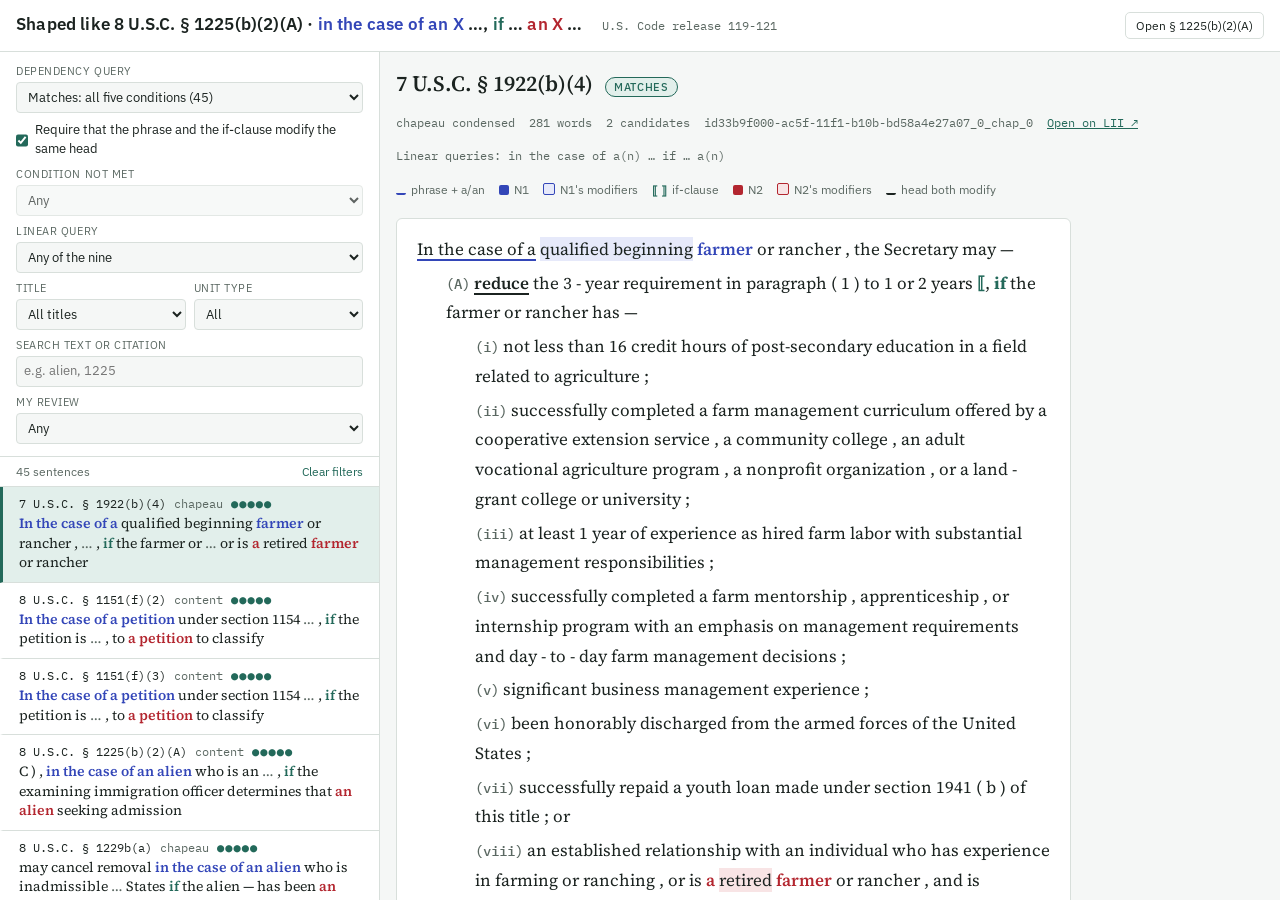
==== 1225b/index.html @ 9e772c21 "Dashboards: nested chapeau layout; 1225b dashboard; built from barbosa-1225b@71fa034" ====
<!doctype html>
<html lang="en">
<head>
<meta charset="utf-8">
<meta name="viewport" content="width=device-width, initial-scale=1, viewport-fit=cover">
<title>1225(b) Structure Viewer</title>
<link rel="preconnect" href="https://fonts.googleapis.com">
<link rel="stylesheet" href="https://fonts.googleapis.com/css2?family=IBM+Plex+Mono:wght@400;500&family=IBM+Plex+Sans:wght@400;500;600&family=Source+Serif+4:opsz,wght@8..60,400;8..60,600&display=swap">
<style>
/* Shared by the U.S. Code dashboards (negconn, 1225b); inlined into each page when it is built
   (negconj.dashboard). Layout: a working desk. Sentence list on the left, the selected sentence
   read like a statute page on the right, its parse drawn below. Each page adds its own marks. */
:root {
  --paper: #f5f7f6;
  --surface: #ffffff;
  --ink: #1b2320;
  --muted: #5b6862;
  --rule: #d8dfdb;
  --accent: #23695a;
  --accent-soft: #e2efeb;
  --neg: #b3262f;
  --neg-soft: #f8e4e5;
  --conj: #3346b8;
  --conj-soft: #e6e9fa;
  --warn: #8a5a00;
  --warn-soft: #f6ecd6;
  --font-text: "Source Serif 4", "Iowan Old Style", Georgia, serif;
  --font-ui: "IBM Plex Sans", "Helvetica Neue", Arial, sans-serif;
  --font-mono: "IBM Plex Mono", ui-monospace, Menlo, Consolas, monospace;
  color-scheme: light;
}
@media (prefers-color-scheme: dark) {
  :root:not([data-theme="light"]) {
    --paper: #111614; --surface: #19201d; --ink: #e3e9e6; --muted: #97a39d; --rule: #2b3531;
    --accent: #72c2ab; --accent-soft: #1d322c; --neg: #ff7f86; --neg-soft: #3a1d20;
    --conj: #9daaff; --conj-soft: #22264a; --warn: #e2b55a; --warn-soft: #362a12; color-scheme: dark;
  }
}
:root[data-theme="dark"] {
  --paper: #111614; --surface: #19201d; --ink: #e3e9e6; --muted: #97a39d; --rule: #2b3531;
  --accent: #72c2ab; --accent-soft: #1d322c; --neg: #ff7f86; --neg-soft: #3a1d20;
  --conj: #9daaff; --conj-soft: #22264a; --warn: #e2b55a; --warn-soft: #362a12; color-scheme: dark;
}
* { box-sizing: border-box; }
html, body { height: 100%; }
body {
  margin: 0; background: var(--paper); color: var(--ink);
  font: 14px/1.45 var(--font-ui);
  display: grid; grid-template-rows: auto 1fr;
}
button, input, select, textarea { font: inherit; color: inherit; }
:focus-visible { outline: 2px solid var(--accent); outline-offset: 2px; }

header.top {
  display: flex; flex-wrap: wrap; align-items: baseline; gap: 6px 20px;
  padding-block: 12px; padding-left: max(16px, env(safe-area-inset-left, 0px));
  padding-right: max(16px, env(safe-area-inset-right, 0px));
  border-bottom: 1px solid var(--rule); background: var(--surface);
}
header.top h1 { margin: 0; font: 600 17px/1.2 var(--font-ui); letter-spacing: .01em; }
header.top h1 em { font-style: normal; color: var(--neg); }
header.top h1 b { font-weight: 600; color: var(--conj); }
.runmeta { color: var(--muted); font: 12px var(--font-mono); }

main { display: grid; grid-template-columns: minmax(300px, 380px) 1fr; min-height: 0; }
@media (max-width: 860px) { main { grid-template-columns: 1fr; } body { height: auto; } }

/* ---------- list ---------- */
aside { border-right: 1px solid var(--rule); display: flex; flex-direction: column; min-height: 0; background: var(--surface); }
.filters { display: grid; grid-template-columns: 1fr 1fr; gap: 8px; padding: 12px 16px; border-bottom: 1px solid var(--rule); }
.filters label { display: flex; flex-direction: column; gap: 2px; font-size: 11px; color: var(--muted); text-transform: uppercase; letter-spacing: .05em; min-width: 0; }
.filters input, .filters select { text-transform: none; letter-spacing: 0; font-size: 13px; color: var(--ink); background: var(--paper); border: 1px solid var(--rule); border-radius: 4px; padding: 5px 7px; min-width: 0; }
.filters .wide { grid-column: 1 / -1; }
.chips { display: flex; flex-wrap: wrap; gap: 4px; grid-column: 1 / -1; }
.chip { border: 1px solid var(--rule); background: var(--paper); border-radius: 999px; padding: 1px 8px; font: 12px var(--font-mono); cursor: pointer; }
.chip[aria-pressed="true"] { background: var(--conj-soft); border-color: var(--conj); color: var(--conj); }
.chip .c { color: var(--muted); margin-left: 4px; }
.count { padding: 6px 16px; font-size: 12px; color: var(--muted); border-bottom: 1px solid var(--rule); display: flex; justify-content: space-between; gap: 8px; }
.count button { background: none; border: 0; color: var(--accent); cursor: pointer; padding: 0; font-size: 12px; }
#list { overflow-y: auto; flex: 1; min-height: 0; }
.row { display: grid; gap: 3px; padding: 9px 16px; border-bottom: 1px solid var(--rule); cursor: pointer; border-left: 3px solid transparent; }
.row:hover { background: var(--paper); }
.row[aria-selected="true"] { background: var(--accent-soft); border-left-color: var(--accent); }
.row .cite { display: flex; gap: 8px; align-items: baseline; font: 12px var(--font-mono); }
.row .cite .rv { margin-left: auto; font-size: 11px; }
.row .snip { font: 14px/1.4 var(--font-text); color: var(--ink); overflow-wrap: anywhere; }
.row .snip .gap { color: var(--muted); }
.loading { color: var(--muted); padding: 20px 16px; }
.more { margin: 10px 16px; padding: 6px; width: calc(100% - 32px); border: 1px dashed var(--rule); background: none; border-radius: 4px; cursor: pointer; color: var(--accent); }

/* ---------- detail ---------- */
#detail { overflow-y: auto; min-height: 0; padding-block: 18px 40px; padding-left: max(16px, env(safe-area-inset-left, 0px)); padding-right: max(16px, env(safe-area-inset-right, 0px)); }
.inner { max-width: 1100px; display: grid; gap: 18px; }
.inner > * { min-width: 0; }  /* wide tables and trees scroll in their own boxes */
.dhead { display: flex; flex-wrap: wrap; align-items: baseline; gap: 6px 12px; }
.dhead h2 { margin: 0; font: 600 22px/1.2 var(--font-text); text-wrap: balance; }
.pill { font: 500 11px var(--font-ui); text-transform: uppercase; letter-spacing: .06em; padding: 2px 8px; border-radius: 999px; border: 1px solid currentColor; }
.pill.flag { color: var(--neg); background: var(--neg-soft); }
.pill.none { color: var(--muted); }
.meta { color: var(--muted); font: 12px var(--font-mono); display: flex; flex-wrap: wrap; gap: 4px 14px; }
.meta a { color: var(--accent); }
.legend { display: flex; flex-wrap: wrap; gap: 4px 14px; font-size: 12px; color: var(--muted); }
.legend span::before { content: ""; display: inline-block; width: 10px; height: 10px; margin-right: 5px; vertical-align: -1px; border-radius: 2px; }

.text { font: 17px/1.75 var(--font-text); max-width: 75ch; overflow-wrap: anywhere; background: var(--surface); border: 1px solid var(--rule); border-radius: 6px; padding: 16px 20px; }
.text .ol { padding-left: calc(var(--d, 0) * 1.7em); }
.text .ol + .ol { margin-top: 4px; }
.text .olnum { color: var(--muted); font: 500 .8em var(--font-mono); }
.text details { margin-top: 10px; font: 13px/1.5 var(--font-ui); color: var(--muted); }
.text details p { font: 14px/1.6 var(--font-text); color: var(--ink); margin: 6px 0 0; }

h3 { margin: 0 0 8px; font: 600 12px var(--font-ui); text-transform: uppercase; letter-spacing: .07em; color: var(--muted); }
.tablewrap { overflow-x: auto; border: 1px solid var(--rule); border-radius: 6px; background: var(--surface); }
table { border-collapse: collapse; width: 100%; font-size: 13px; font-variant-numeric: tabular-nums; }
th, td { padding: 6px 10px; text-align: left; border-bottom: 1px solid var(--rule); white-space: nowrap; }
th { font-weight: 500; color: var(--muted); font-size: 11px; text-transform: uppercase; letter-spacing: .05em; }
tbody tr { cursor: pointer; }
tbody tr:hover { background: var(--paper); }
tbody tr[aria-selected="true"] { background: var(--accent-soft); }
td.ctx { font-family: var(--font-text); white-space: normal; min-width: 220px; max-width: 380px; }
td .yes { color: var(--neg); font-weight: 600; }
td .no { color: var(--muted); }
td.mono { font-family: var(--font-mono); }

.treebar { display: flex; flex-wrap: wrap; align-items: center; gap: 8px; margin-bottom: 8px; }
.treebar h3 { margin: 0; }
.seg { display: inline-flex; border: 1px solid var(--rule); border-radius: 5px; overflow: hidden; }
.seg button { border: 0; background: var(--surface); padding: 4px 10px; cursor: pointer; font-size: 12px; }
.seg button[aria-pressed="true"] { background: var(--accent); color: var(--surface); }
.btn { border: 1px solid var(--rule); background: var(--surface); border-radius: 5px; padding: 4px 10px; cursor: pointer; font-size: 12px; }
.hint { color: var(--muted); font-size: 12px; }
.treebox { overflow: auto; max-height: 70vh; border: 1px solid var(--rule); border-radius: 6px; background: var(--surface); padding: 10px; }

.review { display: grid; gap: 8px; background: var(--surface); border: 1px solid var(--rule); border-radius: 6px; padding: 12px 14px; }
.review .marks { display: flex; flex-wrap: wrap; gap: 6px; align-items: center; }
.review .marks button[aria-pressed="true"] { background: var(--accent); color: var(--surface); border-color: var(--accent); }
.review textarea { width: 100%; min-height: 54px; border: 1px solid var(--rule); border-radius: 4px; background: var(--paper); padding: 6px 8px; resize: vertical; }
.review .foot { display: flex; flex-wrap: wrap; gap: 8px; align-items: center; justify-content: space-between; }
kbd { font: 11px var(--font-mono); border: 1px solid var(--rule); border-bottom-width: 2px; border-radius: 3px; padding: 0 4px; background: var(--paper); }
.empty { color: var(--muted); padding: 40px 0; }
@media (prefers-reduced-motion: no-preference) { .row { transition: background .12s; } }
/* 1225b: indigo marks the first indefinite noun phrase (N1) and its modifiers, red the repeated one
   (N2) and its modifiers, green the if-clause. */
header.top h1 i { font-style: normal; color: var(--accent); }
header.top .btn { margin-left: auto; }
.legend .l-frame::before { border-bottom: 2px solid var(--conj); height: 6px; }
.legend .l-n1::before { background: var(--conj); }
.legend .l-m1::before { background: var(--conj-soft); border: 1px solid var(--conj); }
.legend .l-n2::before { background: var(--neg); }
.legend .l-m2::before { background: var(--neg-soft); border: 1px solid var(--neg); }
.legend .l-if::before { content: "⟦ ⟧"; width: auto; height: auto; color: var(--accent); font-weight: 700; }
.legend .l-gov::before { border-bottom: 2px solid var(--ink); height: 6px; }
.text .t-frame { box-shadow: inset 0 -2px 0 var(--conj); }
.text .t-n1 { color: var(--conj); font-weight: 600; }
.text .t-m1 { background: var(--conj-soft); }
.text .t-n2 { color: var(--neg); font-weight: 600; }
.text .t-m2 { background: var(--neg-soft); }
.text .t-gov { font-weight: 600; box-shadow: inset 0 -2px 0 var(--ink); }
.text .t-if { color: var(--accent); font-weight: 700; }
.text .t-brk { color: var(--accent); font-weight: 700; font-family: var(--font-ui); }
.pill.match { color: var(--accent); background: var(--accent-soft); }
.pill.near { color: var(--warn); background: var(--warn-soft); }
.conds { list-style: none; margin: 0; padding: 0; display: grid; gap: 2px; background: var(--surface); border: 1px solid var(--rule); border-radius: 6px; }
.conds li { display: grid; grid-template-columns: 22px minmax(0, 1fr); gap: 2px 8px; padding: 8px 12px; border-bottom: 1px solid var(--rule); }
.conds li:last-child { border-bottom: 0; }
.conds .ok { color: var(--accent); font-weight: 700; }
.conds .ko { color: var(--neg); font-weight: 700; }
.conds .what { font-weight: 500; }
.conds .why { grid-column: 2; color: var(--muted); font: 14px/1.5 var(--font-text); overflow-wrap: anywhere; }
.conds .why q { color: var(--ink); quotes: "“" "”"; }
.filters label.check { flex-direction: row; align-items: center; gap: 7px; text-transform: none; letter-spacing: 0; font-size: 13px; color: var(--ink); cursor: pointer; }
.filters label.check input { margin: 0; accent-color: var(--accent); }
.conds li.off { opacity: .55; }
.bits { font: 12px var(--font-mono); letter-spacing: 1px; }
.bits .on { color: var(--accent); }
.bits .off { color: var(--rule); }
svg.dep text { font-family: var(--font-text); font-size: 13.5px; fill: var(--ink); }
svg.dep text.pos { font: 10px var(--font-mono); fill: var(--muted); }
svg.dep text.out { font: 10px var(--font-mono); fill: var(--muted); }
svg.dep text.rel { font: 10px var(--font-mono); fill: var(--muted); }
svg.dep rect.relbg { fill: var(--surface); }
svg.dep path.arc { stroke: var(--rule); stroke-width: 1.2; fill: none; }
svg.dep path.head { fill: var(--rule); }
svg.dep .hot path.arc { stroke-width: 2; }
svg.dep .hot text.rel { font-weight: 600; }
svg.dep .c-n1 path.arc, svg.dep .c-n1 path.head { stroke: var(--conj); }
svg.dep .c-n1 path.head, svg.dep .c-n1 text.rel { fill: var(--conj); }
svg.dep .c-n2 path.arc { stroke: var(--neg); }
svg.dep .c-n2 path.head, svg.dep .c-n2 text.rel { fill: var(--neg); }
svg.dep .c-if path.arc { stroke: var(--accent); }
svg.dep .c-if path.head, svg.dep .c-if text.rel { fill: var(--accent); }
svg.dep .w-n1 text.form, svg.dep .w-frame text.form { fill: var(--conj); }
svg.dep .w-n1 text.form, svg.dep .w-n2 text.form, svg.dep .w-if text.form, svg.dep .w-gov text.form { font-weight: 600; }
svg.dep .w-n2 text.form { fill: var(--neg); }
svg.dep .w-if text.form { fill: var(--accent); }
svg.dep .w-gov text.form { text-decoration: underline; }
svg.dep rect.span1 { fill: var(--conj-soft); }
svg.dep rect.span2 { fill: var(--neg-soft); }
svg.dep rect.spanif { fill: none; stroke: var(--accent); stroke-dasharray: 4 3; }
details.conllu summary { cursor: pointer; color: var(--muted); font-size: 12px; text-transform: uppercase; letter-spacing: .07em; font-weight: 600; }
details.conllu table td { font-family: var(--font-mono); font-size: 12px; }
details.conllu tbody tr { cursor: default; }
details.conllu tr.r-n1 td:nth-child(2) { color: var(--conj); font-weight: 600; }
details.conllu tr.r-n2 td:nth-child(2) { color: var(--neg); font-weight: 600; }
details.conllu tr.r-if td:nth-child(2) { color: var(--accent); font-weight: 600; }
</style>
</head>
<body>
<header class="top">
  <h1>Shaped like 8 U.S.C. § 1225(b)(2)(A) · <b>in the case of an X</b> …, <i>if</i> … <em>an X</em> …</h1>
  <span class="runmeta" id="runmeta"></span>
  <button type="button" class="btn" id="go-prov">Open § 1225(b)(2)(A)</button>
</header>
<main>
  <aside>
    <div class="filters">
      <label class="wide" for="f-dq">Dependency query<select id="f-dq"></select></label>
      <label class="wide check" for="f-same"><input id="f-same" type="checkbox" checked>Require that the phrase and the if-clause modify the same head</label>
      <label class="wide" for="f-miss">Condition not met<select id="f-miss"></select></label>
      <label class="wide" for="f-lq">Linear query<select id="f-lq"></select></label>
      <label for="f-title">Title<select id="f-title"><option value="">All titles</option></select></label>
      <label for="f-src">Unit type<select id="f-src"><option value="">All</option></select></label>
      <label class="wide" for="f-q">Search text or citation<input id="f-q" type="search" placeholder="e.g. alien, 1225"></label>
      <label class="wide" for="f-review">My review<select id="f-review">
        <option value="">Any</option><option value="none">Not reviewed</option>
        <option value="yes">Yes (tracks 1225(b)(2)(A))</option><option value="no">No</option><option value="unsure">Unsure</option>
      </select></label>
    </div>
    <div class="count"><span id="count"></span><button id="clear" type="button">Clear filters</button></div>
    <div id="list" role="listbox" aria-label="Sentences"><p class="loading">Loading sentences…</p></div>
  </aside>
  <section id="detail" aria-live="polite"><div class="inner"><p class="empty">Select a sentence.</p></div></section>
</main>
<script>
/* Shared by the U.S. Code dashboards (negconn, 1225b); inlined into each page when it is built
   (negconj.dashboard): data-file loading, text helpers, citations, review storage, CSV export,
   keyboard navigation. */
const PENDING = {};
// Data files are plain scripts, so a page also works opened from disk.
function loadScript(src) {
  if (PENDING[src]) return PENDING[src];
  return PENDING[src] = new Promise((ok, fail) => { const s = document.createElement("script"); s.src = src; s.onload = ok;
    s.onerror = () => { delete PENDING[src]; fail(new Error("could not load " + src)); }; document.head.appendChild(s); });
}
const BRK = { "-LRB-": "(", "-RRB-": ")", "-LSB-": "[", "-RSB-": "]", "-LCB-": "{", "-RCB-": "}" };
const word = w => BRK[w] || w;
const esc = s => String(s).replace(/[&<>"]/g, c => ({ "&": "&amp;", "<": "&lt;", ">": "&gt;", '"': "&quot;" }[c]));
const $ = id => document.getElementById(id);

/* ---------- citation helpers ---------- */
function citation(ident) {
  const m = /^\/us\/usc\/t(\w+)\/s([^/]+)((?:\/[^/]+)*)$/.exec(ident);
  if (!m) return ident || "(no identifier)";
  const sub = m[3].split("/").filter(Boolean).map(x => `(${x})`).join("");
  const t = m[1].replace(/^0+/, "");
  return `${t.endsWith("a") ? t.slice(0, -1) + " U.S.C. App." : t + " U.S.C."} § ${m[2]}${sub}`;
}
function liiUrl(ident) {
  const m = /^\/us\/usc\/t(\d+)\/s([^/]+)/.exec(ident);
  return m ? `https://www.law.cornell.edu/uscode/text/${+m[1]}/${m[2].replace(/–/g, "-")}` : null;
}
// Title order: 1, 2, …, 5, 5a, …; then citations in numeric order.
function natKey(t) { const m = /^(\d+)(.*)$/.exec(t); return m ? [+m[1], m[2]] : [1e9, t]; }
function cmpTitle(a, b) { const x = natKey(a), y = natKey(b); return x[0] - y[0] || (x[1] < y[1] ? -1 : x[1] > y[1] ? 1 : 0); }
const cmpIdent = (a, b) => a.localeCompare(b, undefined, { numeric: true });
function titleOptions(titles) {
  return [...titles].sort(cmpTitle).map(t => `<option value="${esc(t)}">Title ${esc(t.replace(/^0+/, ""))}</option>`).join("");
}

/* ---------- condensed chapeaus, laid out as their nested structure (negconj.outline) ---------- */
// parts[i] is word i's HTML and gaps[i] the HTML of the space after it; breaks are [word index,
// depth, label] where a line of the outline starts. Without breaks the sentence is one paragraph.
function layoutText(parts, gaps, breaks) {
  const run = (a, b) => parts.slice(a, b).map((p, k) => p + (a + k < b - 1 ? gaps[a + k] : "")).join("");
  if (!breaks || !breaks.length) return run(0, parts.length);
  const bs = breaks[0][0] > 0 ? [[0, breaks[0][1], ""], ...breaks] : breaks;
  return bs.map(([start, depth, label], k) => `<div class="ol" style="--d:${depth}">` +
    (label ? `<span class="olnum">${esc(label)}</span> ` : "") + run(start, k + 1 < bs.length ? bs[k + 1][0] : parts.length) + `</div>`).join("");
}

/* ---------- text width (for drawing) ---------- */
let measureCtx;
function tw(s, font = "12px 'IBM Plex Mono', monospace") { measureCtx = measureCtx || document.createElement("canvas").getContext("2d"); measureCtx.font = font; return measureCtx.measureText(s).width; }

/* ---------- reviews, kept in this browser's localStorage ---------- */
const REVIEW_LABEL = { yes: "✓ yes", no: "✗ no", unsure: "? unsure" };
function loadReviews(key, legacy = () => ({})) {
  try { return JSON.parse(localStorage.getItem(key) || "null") || legacy(); } catch (e) { return {}; }
}
function storeReviews(key, reviews) { try { localStorage.setItem(key, JSON.stringify(reviews)); } catch (e) { /* storage unavailable */ } }
const csvCell = s => `"${String(s ?? "").replace(/"/g, '""')}"`;
function downloadCsv(name, lines) {
  const a = document.createElement("a"); a.href = URL.createObjectURL(new Blob([lines.join("\n")], { type: "text/csv" }));
  a.download = name; document.body.appendChild(a); a.click(); a.remove();
}

/* ---------- keyboard: j/k (or arrows) step through the list, 1/2/3 set the review mark ---------- */
function bindKeys(step, mark) {
  document.addEventListener("keydown", e => {
    if (e.target.closest("input, textarea, select") || e.metaKey || e.ctrlKey || e.altKey) return;
    if (e.key === "j" || e.key === "ArrowDown") { step(1); e.preventDefault(); }
    else if (e.key === "k" || e.key === "ArrowUp") { step(-1); e.preventDefault(); }
    else if (e.key === "1") mark("yes"); else if (e.key === "2") mark("no"); else if (e.key === "3") mark("unsure");
  });
}
</script>
<script>
/* Data: data/index.js (sentences, the RA's queries each matches, the dependency query's candidates)
   loaded at start, and data/parses-{title}.js (CoNLL-U) loaded when a sentence of that title is
   opened. Word indices are 0-based positions in the CoNLL-U words. */
const DATASETS = ["1225b"];
let META = null, ROWS = [];
const PARSES = {};
// Each candidate carries all five conditions (META.conditions). Matches, near misses and each
// sentence's best candidate are worked out here (evaluate), so the same-head condition can be toggled;
// with it on they agree with the run's own (rows' fields 6–8, not read).
const DEP = {
  index(d) {
    META = d;
    ROWS = d.rows.map((r, n) => ({ n, key: r[0], id: r[0], title: r[1], ident: r[2] || "", src: r[3], words: r[4].split(" "),
      queries: r[5], breaks: r[10] || [], conllu: null,
      cands: r[9].map(c => ({ q: c[0], p0: c[1], p1: c[2], det1: c[3], n1: c[4], frame: c[5], gov: c[6], mark: c[7], ifHead: c[8],
        n2: c[9], det2: c[10], mods1: c[11], mods2: c[12], bits: c[13], met: d.conditions.map((_, k) => !!(c[13] & (1 << k))) })) }));
    SAME = d.conditions.findIndex(([k]) => k === "same_governor");
  },
  parses(title, map) { PARSES[title] = map; },
};
async function ensureParse(r) {
  if (r.conllu) return;
  if (!PARSES[r.title]) await loadScript(`data/parses-${r.title}.js`);
  r.conllu = PARSES[r.title][r.id];
}

/* ---------- CoNLL-U ---------- */
const parseCache = new Map();
function parseConllu(text) {
  if (parseCache.has(text)) return parseCache.get(text);
  const ws = [];
  for (const line of text.split("\n")) {
    const f = line.split("\t");
    if (f.length < 8 || f[0].includes("-") || f[0].includes(".")) continue;
    ws.push({ form: f[1], lemma: f[2], upos: f[3], xpos: f[4], feats: f[5], head: +f[6] - 1, rel: f[7] });
  }
  const kids = ws.map(() => []); ws.forEach((w, i) => { if (w.head >= 0) kids[w.head].push(i); });
  const res = { ws, kids }; parseCache.set(text, res); return res;
}
function subtree(P, i) { const out = [], stack = [i]; while (stack.length) { const n = stack.pop(); out.push(n); stack.push(...P.kids[n]); } return out.sort((a, b) => a - b); }
function span(P, i) { if (i < 0) return null; const s = subtree(P, i); return [s[0], s[s.length - 1]]; }

/* ---------- state ---------- */
const KEY = "1225b-review:v1";
let reviews = loadReviews(KEY);
function saveReviews() { storeReviews(KEY, reviews); }
const st = { dq: "match", sameHead: true, miss: "", lq: "", q: "", title: "", src: "", review: "", limit: 300, sel: null, cand: 0, view: "focus" };
const byKey = new Map();
const findRow = k => byKey.get(k);
const bestCand = r => r.cands[r.best];
const phraseLabel = q => `${META.queries[q][2]} a(n) … if … a(n)`;

/* ---------- matches, with or without the same-head condition ---------- */
// A match meets every required condition (all five, or the other four when same head is off). A near
// miss meets all required conditions but one, and has the same head when that is required. The best
// candidate meets the most required conditions (ties: the longest run in order, then the earliest).
let SAME = -1;
const required = i => st.sameHead || i !== SAME;
const nRequired = () => META.conditions.length - (st.sameHead ? 0 : 1);
const counted = c => c.met.filter((x, i) => x && required(i)).length;
function runOf(c) { let k = 0; for (let i = 0; i < c.met.length; i++) { if (!required(i)) continue; if (!c.met[i]) break; k++; } return k; }
function evaluate() {
  const need = nRequired(), better = (a, b) => counted(a) - counted(b) || runOf(a) - runOf(b) || b.p0 - a.p0 || b.mark - a.mark;
  ROWS.forEach(r => {
    r.best = r.cands.reduce((bi, c, i) => better(c, r.cands[bi]) > 0 ? i : bi, 0);
    const c = r.cands[r.best];
    r.nMet = c ? counted(c) : 0;
    r.matches = !!c && r.nMet === need;
    r.near = !!c && !r.matches && r.nMet === need - 1 && (!st.sameHead || c.met[SAME]);
  });
}
function drawDqOptions() {
  const count = f => ROWS.filter(f).length.toLocaleString(), v = $("f-dq").value || st.dq;
  $("f-dq").innerHTML = (st.sameHead
    ? `<option value="match">Matches: all five conditions (${count(r => r.matches)})</option>
       <option value="near">Near misses: same head, four of five (${count(r => r.near)})</option>`
    : `<option value="match">Matches: four conditions, same head not required (${count(r => r.matches)})</option>
       <option value="near">Near misses: three of those four (${count(r => r.near)})</option>`) +
    `<option value="">Every sentence a linear query found (${ROWS.length.toLocaleString()})</option>`;
  $("f-dq").value = v;
}

/* ---------- header + filters ---------- */
function setup() {
  ROWS.sort((a, b) => cmpTitle(a.title, b.title) || cmpIdent(a.ident, b.ident) || a.n - b.n);
  ROWS.forEach(r => byKey.set(r.key, r));
  const m = META.manifest || {};
  $("runmeta").textContent = m.release_point ? "U.S. Code release " + m.release_point : "";
  evaluate();
  drawDqOptions();
  $("f-same").addEventListener("input", e => {
    st.sameHead = e.target.checked; st.limit = 300;
    evaluate(); drawDqOptions(); refresh();
    const r = findRow(st.sel);
    if (r && filtered.includes(r)) { st.cand = Math.max(0, r.best); if (r.conllu) renderDetail(); }
  });
  $("f-miss").innerHTML = `<option value="">Any</option>` + META.conditions.map(([k, t], i) => `<option value="${i}">${esc(t)}</option>`).join("");
  $("f-lq").innerHTML = `<option value="">Any of the nine</option>` + META.queries.map((q, i) => {
    const n = ROWS.filter(r => r.queries.includes(i)).length;
    return `<option value="${i}"${n ? "" : " disabled"}>${esc(phraseLabel(i))} (${n})</option>`;
  }).join("");
  $("f-title").insertAdjacentHTML("beforeend", titleOptions(new Set(ROWS.map(r => r.title))));
  const srcs = [...new Set(ROWS.map(r => r.src))].sort();
  $("f-src").insertAdjacentHTML("beforeend", srcs.map(s => `<option value="${esc(s)}">${esc(s.replace("_", " "))}</option>`).join(""));
  for (const [id, k] of [["f-dq", "dq"], ["f-miss", "miss"], ["f-lq", "lq"], ["f-q", "q"], ["f-title", "title"], ["f-src", "src"], ["f-review", "review"]])
    $(id).addEventListener("input", e => { st[k] = e.target.value; st.limit = 300; refresh(); });
  $("clear").addEventListener("click", () => clearFilters(""));
  $("go-prov").addEventListener("click", () => {
    const r = ROWS.find(x => x.ident === META.provision); if (!r) return;
    if (!matches(r)) clearFilters(r.matches ? "match" : "");
    select(r.key);
  });
}
function clearFilters(dq) {
  Object.assign(st, { dq, miss: "", lq: "", q: "", title: "", src: "", review: "", limit: 300 });
  for (const [id, v] of [["f-dq", dq], ["f-miss", ""], ["f-lq", ""], ["f-q", ""], ["f-title", ""], ["f-src", ""], ["f-review", ""]]) $(id).value = v;
  refresh();
}

function matches(r) {
  if (st.dq === "match" && !r.matches) return false;
  if (st.dq === "near" && !r.near) return false;
  if (st.miss !== "" && (!r.cands.length || bestCand(r).met[+st.miss])) return false;
  if (st.lq !== "" && !r.queries.includes(+st.lq)) return false;
  if (st.title && r.title !== st.title) return false;
  if (st.src && r.src !== st.src) return false;
  if (st.review) { const m = (reviews[r.key] || {}).mark || "none"; if (m !== st.review) return false; }
  if (st.q) { const q = st.q.toLowerCase(); if (!(r.ident.toLowerCase().includes(q) || citation(r.ident).toLowerCase().includes(q) || r.words.join(" ").toLowerCase().includes(q))) return false; }
  return true;
}
// Short excerpt: the phrase and N1, the "if", and N2, each with a little context.
function snippet(r) {
  const c = bestCand(r);
  if (!c) return esc(r.words.slice(0, 24).join(" "));
  const role = i => (i >= c.p0 && i <= c.p1) || i === c.det1 || i === c.n1 ? "conj" : i === c.mark ? "accent" : i === c.det2 || i === c.n2 ? "neg" : null;
  const parts = [[c.p0 - 3, Math.max(c.det1, c.n1) + 4]];
  if (c.mark >= 0) parts.push([c.mark - 1, c.mark + 4]);
  if (c.n2 >= 0) parts.push([Math.min(c.det2, c.n2) - 2, c.n2 + 3]);
  const merged = [];
  for (const [a, b] of parts.map(([a, b]) => [Math.max(0, a), Math.min(r.words.length, b)]).sort((x, y) => x[0] - y[0])) {
    const last = merged[merged.length - 1]; if (last && a <= last[1] + 2) last[1] = Math.max(last[1], b); else merged.push([a, b]);
  }
  return merged.map(([a, b]) => r.words.slice(a, b).map((w, k) => { const c2 = role(a + k); return c2 ? `<span style="color:var(--${c2});font-weight:600">${esc(w)}</span>` : esc(w); }).join(" "))
    .join(` <span class="gap">…</span> `);
}
function bitsHtml(c) { return `<span class="bits" title="conditions met, in order">${c.met.map(x => `<span class="${x ? "on" : "off"}">●</span>`).join("")}</span>`; }

let filtered = [];
function refresh() {
  $("f-miss").disabled = st.dq === "match";
  filtered = ROWS.filter(matches);
  $("count").textContent = `${filtered.length.toLocaleString()} sentence${filtered.length === 1 ? "" : "s"}`;
  const shown = filtered.slice(0, st.limit);
  $("list").innerHTML = shown.map(r => {
    const rv = (reviews[r.key] || {}).mark, c = bestCand(r);
    return `<div class="row" role="option" data-id="${esc(r.key)}" aria-selected="${r.key === st.sel}">
      <div class="cite"><span>${esc(citation(r.ident))}</span><span style="color:var(--muted)">${esc(r.src === "chapeau_condensed" ? "chapeau" : r.src)}</span>${c ? bitsHtml(c) : ""}${rv ? `<span class="rv">${REVIEW_LABEL[rv]}</span>` : ""}</div>
      <div class="snip">${snippet(r)}</div></div>`;
  }).join("") + (filtered.length > st.limit ? `<button class="more" type="button" id="more">Show ${Math.min(300, filtered.length - st.limit)} more</button>` : "");
  if (!filtered.length) $("list").innerHTML = `<p class="empty" style="padding:20px 16px">No sentences match these filters.</p>`;
  const more = $("more"); if (more) more.addEventListener("click", () => { st.limit += 300; refresh(); });
  if (!filtered.some(r => r.key === st.sel) && filtered.length) select(filtered[0].key, false);
}
$("list").addEventListener("click", e => { const row = e.target.closest(".row"); if (row) select(row.dataset.id, false); });

/* ---------- detail ---------- */
async function select(id, scroll = true) {
  st.sel = id; const r = findRow(id); st.cand = Math.max(0, r.best);
  document.querySelectorAll("#list .row").forEach(el => el.setAttribute("aria-selected", String(el.dataset.id === id)));
  if (scroll) { const el = document.querySelector(`#list .row[data-id="${CSS.escape(id)}"]`); if (el) el.scrollIntoView({ block: "nearest" }); }
  if (!r.conllu) {
    $("detail").querySelector(".inner").innerHTML = `<p class="empty">Loading the parse…</p>`;
    try { await ensureParse(r); } catch (e) { $("detail").querySelector(".inner").innerHTML = `<p class="empty">${esc(e.message)}</p>`; return; }
    if (st.sel !== id) return;
  }
  renderDetail();
}
// Word index -> CSS classes for the selected candidate.
function roles(P, c) {
  const cls = P.ws.map(() => new Set());
  if (!c) return { cls, ifSpan: null };
  for (let i = c.p0; i <= c.p1; i++) cls[i].add("frame");
  cls[c.det1].add("frame");
  const add = (i, k) => { if (i >= 0) cls[i].add(k); };
  add(c.n1, "n1"); add(c.det2, "n2"); add(c.n2, "n2"); add(c.mark, "if"); add(c.gov, "gov");
  for (const [a, b] of c.mods1) for (let i = a; i <= b; i++) cls[i].add("m1");
  for (const [a, b] of c.mods2) for (let i = a; i <= b; i++) cls[i].add("m2");
  return { cls, ifSpan: c.ifHead >= 0 ? span(P, c.ifHead) : null };
}
const q = s => `<q>${esc(s)}</q>`;
// Why each condition holds or fails for candidate c, keyed by condition.
function condText(r, P, c) {
  const met = Object.fromEntries(META.conditions.map(([k], i) => [k, c.met[i]]));
  const w = i => i >= 0 ? P.ws[i].form : "";
  const phrase = r.words.slice(c.p0, c.det1 + 1).join(" ");
  const yieldOf = i => { const s = span(P, i); return r.words.slice(s[0], s[1] + 1).join(" "); };
  const modsText = ms => ms.length ? ms.map(([a, b]) => q(r.words.slice(a, b + 1).join(" "))).join(", ") : "none";
  const unchecked = c.n1 < 0 || c.mark < 0 ? "Not checked." : null;
  const ifq = c.ifHead >= 0 ? q(yieldOf(c.ifHead).slice(0, 140) + (yieldOf(c.ifHead).length > 140 ? "…" : "")) : "";
  return {
    frame_np: met.frame_np ? `${q(phrase)} is the determiner of ${q(w(c.n1))} (N1, ${P.ws[c.n1].upos}).`
      : `${q(phrase)}: the ${q(w(c.det1))} is not the determiner of a noun in this parse${P.ws[c.det1] && P.ws[c.det1].head >= 0 ? ` (it is ${P.ws[c.det1].rel} of ${q(w(P.ws[c.det1].head))})` : ""}.`,
    if_outside: c.mark < 0 ? `No "if" attached as mark after N1.`
      : met.if_outside ? `${q("if")} marks ${q(w(c.ifHead))}: ${ifq}, which is outside the phrase.`
      : `${q("if")} marks ${q(w(c.ifHead))}, which sits inside the phrase headed by ${q(w(c.frame))}.`,
    same_governor: unchecked || (met.same_governor ? `The phrase (${q(w(c.frame))}, ${P.ws[c.frame].rel}) and the if-clause (${q(w(c.ifHead))}, ${P.ws[c.ifHead].rel}) both modify ${q(w(c.gov))}.`
      : `The phrase (${q(w(c.frame))}) modifies ${c.gov >= 0 ? q(w(c.gov)) : "nothing (it is the root)"}; the if-clause (${q(w(c.ifHead))}) modifies ${P.ws[c.ifHead].head >= 0 ? q(w(P.ws[c.ifHead].head)) : "nothing (it is the root)"}.`),
    repeated_np: unchecked || (met.repeated_np ? `${q(w(c.det2) + " " + w(c.n2))} (N2) in the if-clause has N1's lemma ${q(P.ws[c.n1].lemma)}.`
      : `No ${q("a")}/${q("an")} + ${q(P.ws[c.n1].lemma)} in the if-clause.`),
    different_mods: c.n2 < 0 ? "Not checked." : `N1 modifiers: ${modsText(c.mods1)}. N2 modifiers: ${modsText(c.mods2)}.` + (met.different_mods ? "" : c.mods1.length && c.mods2.length ? " The same words." : " One of them has none."),
  };
}
function renderDetail() {
  const r = findRow(st.sel); if (!r) return;
  const P = parseConllu(r.conllu), c = r.cands[st.cand];
  const { cls, ifSpan } = roles(P, c);
  const need = nRequired();
  const pill = r.matches ? `<span class="pill match">Matches</span>`
    : r.near ? `<span class="pill near">Near miss · ${r.nMet} of ${need}</span>` : `<span class="pill none">${r.nMet} of ${need}</span>`;
  const lii = liiUrl(r.ident);
  const has = (i, k) => cls[i].has(k);
  const parts = [], gaps = [];
  r.words.forEach((w, i) => {
    const k = [];
    if (has(i, "frame")) k.push("t-frame"); if (has(i, "m1")) k.push("t-m1"); if (has(i, "m2")) k.push("t-m2");
    if (has(i, "n1")) k.push("t-n1"); if (has(i, "n2")) k.push("t-n2"); if (has(i, "if")) k.push("t-if"); if (has(i, "gov")) k.push("t-gov");
    let tok = k.length ? `<span class="${k.join(" ")}">${esc(w)}</span>` : esc(w);
    if (ifSpan && i === ifSpan[0]) tok = `<span class="t-brk">⟦</span>` + tok;
    if (ifSpan && i === ifSpan[1]) tok = tok + `<span class="t-brk">⟧</span>`;
    parts.push(tok);
    const sc = ["m1", "m2", "frame"].filter(x => has(i, x) && i + 1 < r.words.length && has(i + 1, x)).map(x => "t-" + x);
    gaps.push(sc.length ? `<span class="${sc.join(" ")}"> </span>` : " ");
  });
  const textHtml = layoutText(parts, gaps, r.breaks);
  const conds = c ? condText(r, P, c) : {};
  const candRows = r.cands.map((x, i) => {
    const ctx = (a, b, hi, col) => r.words.slice(Math.max(0, a), Math.min(r.words.length, b)).map((w, k) => hi.includes(Math.max(0, a) + k) ? `<span style="color:var(--${col});font-weight:600">${esc(w)}</span>` : esc(w)).join(" ");
    return `<tr data-i="${i}" aria-selected="${i === st.cand}">
      <td class="ctx">${ctx(x.p0, x.det1 + 3, [x.det1, x.n1], "conj")}</td>
      <td class="ctx">${x.mark >= 0 ? ctx(x.mark, x.mark + 4, [x.mark], "accent") + ` <span class="hint">word ${x.mark + 1}</span>` : `<span class="no">none</span>`}</td>
      <td class="ctx">${x.n2 >= 0 ? ctx(x.det2 - 1, x.n2 + 3, [x.det2, x.n2], "neg") : `<span class="no">none</span>`}</td>
      <td>${bitsHtml(x)} ${counted(x)}/${need}</td></tr>`;
  }).join("");
  const rv = reviews[r.key] || {};
  const qs = r.queries.map(i => esc(phraseLabel(i))).join("; ");
  $("detail").querySelector(".inner").innerHTML = `
    <div class="dhead"><h2>${esc(citation(r.ident))}</h2>${pill}</div>
    <div class="meta"><span>${esc(r.src.replace("_", " "))}</span><span>${r.words.length} words</span>
      <span>${r.cands.length} candidate${r.cands.length === 1 ? "" : "s"}</span><span>${esc(r.id)}</span>${lii ? `<a href="${lii}" target="_blank" rel="noopener">Open on LII ↗</a>` : ""}</div>
    <div class="meta"><span>Linear queries: ${qs || "none"}</span></div>
    <div class="legend"><span class="l-frame">phrase + a/an</span><span class="l-n1">N1</span><span class="l-m1">N1's modifiers</span><span class="l-if">if-clause</span><span class="l-n2">N2</span><span class="l-m2">N2's modifiers</span><span class="l-gov">head both modify</span></div>
    <div class="text">${textHtml}</div>
    ${c ? `<div><h3>Conditions${r.cands.length > 1 ? (st.cand === r.best ? " · best candidate" : ` · candidate ${st.cand + 1}`) : ""}</h3><ol class="conds">${META.conditions.map(([k, t], i) =>
      `<li class="${required(i) ? "" : "off"}"><span class="${c.met[i] ? "ok" : "ko"}" aria-label="${c.met[i] ? "met" : "not met"}">${c.met[i] ? "✓" : "✗"}</span><span class="what">${esc(t)}${required(i) ? "" : " (not required)"}</span><span class="why">${conds[k]}</span></li>`).join("")}</ol></div>` : `<p class="hint">No candidate: none of the phrases is followed by "a"/"an" in the parse's words.</p>`}
    ${r.cands.length > 1 ? `<div><h3>Candidates · click one to show it</h3><div class="tablewrap"><table>
      <thead><tr><th>phrase + N1</th><th>if</th><th>N2</th><th>conditions</th></tr></thead><tbody>${candRows}</tbody></table></div></div>` : ""}
    <div>
      <div class="treebar"><h3>Dependencies</h3>
        <span class="seg"><button type="button" data-v="focus" aria-pressed="${st.view === "focus"}">Phrase to if-clause</button><button type="button" data-v="full" aria-pressed="${st.view === "full"}">Whole sentence</button></span>
        <span class="hint" id="t-hint"></span></div>
      <div class="treebox" id="treebox"></div></div>
    <details class="conllu"><summary>CoNLL-U</summary><div class="tablewrap" style="margin-top:8px"><table>
      <thead><tr><th>id</th><th>form</th><th>lemma</th><th>upos</th><th>xpos</th><th>feats</th><th>head</th><th>deprel</th></tr></thead>
      <tbody>${P.ws.map((x, i) => `<tr class="${has(i, "n1") ? "r-n1" : has(i, "n2") ? "r-n2" : has(i, "if") ? "r-if" : ""}"><td>${i + 1}</td><td>${esc(x.form)}</td><td>${esc(x.lemma)}</td><td>${esc(x.upos)}</td><td>${esc(x.xpos)}</td><td>${esc(x.feats)}</td><td>${x.head + 1}${x.head >= 0 ? " " + esc(P.ws[x.head].form) : ""}</td><td>${esc(x.rel)}</td></tr>`).join("")}</tbody></table></div></details>
    <div class="review"><h3 style="margin:0">My review</h3>
      <div class="marks">
        <button type="button" class="btn" data-m="yes" aria-pressed="${rv.mark === "yes"}">Tracks 1225(b)(2)(A) <kbd>1</kbd></button>
        <button type="button" class="btn" data-m="no" aria-pressed="${rv.mark === "no"}">Does not <kbd>2</kbd></button>
        <button type="button" class="btn" data-m="unsure" aria-pressed="${rv.mark === "unsure"}">Unsure <kbd>3</kbd></button></div>
      <label for="r-note" class="hint">Notes (same or different set of individuals, parser error, …)</label>
      <textarea id="r-note">${esc(rv.note || "")}</textarea>
      <div class="foot"><span class="hint">Saved in this browser only. <kbd>j</kbd>/<kbd>k</kbd> next/previous sentence.</span>
        <button type="button" class="btn" id="export">Export reviews (CSV)</button></div></div>`;
  const inner = $("detail").querySelector(".inner");
  inner.querySelectorAll("tbody tr[data-i]").forEach(tr => tr.addEventListener("click", () => { st.cand = +tr.dataset.i; renderDetail(); }));
  inner.querySelectorAll(".seg button").forEach(b => b.addEventListener("click", () => { st.view = b.dataset.v; renderDetail(); }));
  inner.querySelectorAll(".marks button").forEach(b => b.addEventListener("click", () => setMark(b.dataset.m)));
  $("r-note").addEventListener("input", e => { reviews[r.key] = { ...(reviews[r.key] || {}), note: e.target.value }; saveReviews(); });
  $("export").addEventListener("click", exportCsv);
  drawDeps(r, P, c, cls, ifSpan);
}
function setMark(m) {
  const r = findRow(st.sel); if (!r) return;
  const cur = reviews[r.key] || {}; reviews[r.key] = { ...cur, mark: cur.mark === m ? undefined : m }; saveReviews();
  renderDetail(); const row = document.querySelector(`#list .row[data-id="${CSS.escape(r.key)}"] .cite`);
  if (row) { const old = row.querySelector(".rv"); if (old) old.remove(); const v = reviews[r.key].mark; if (v) row.insertAdjacentHTML("beforeend", `<span class="rv">${REVIEW_LABEL[v]}</span>`); }
}
function exportCsv() {
  const lines = [["sent_id", "citation", "identifier", "same_head_required", "matches", "conditions_met", "review", "notes"].join(",")];
  ROWS.forEach(r => { const v = reviews[r.key]; if (v && (v.mark || v.note)) lines.push([csvCell(r.id), csvCell(citation(r.ident)), csvCell(r.ident), st.sameHead, r.matches, r.nMet, csvCell(v.mark || ""), csvCell(v.note || "")].join(",")); });
  downloadCsv("1225b_reviews.csv", lines);
}

/* ---------- dependency arcs (SVG) ---------- */
// Words left to right; an arc from each head to its dependent, higher for arcs that span others.
function drawDeps(r, P, c, cls, ifSpan) {
  const n = P.ws.length;
  let lo = 0, hi = n - 1;
  if (st.view === "focus" && c) {
    const pts = [c.p0, c.det1, c.n1, c.gov, c.mark, c.n2, ...(ifSpan || []), ...c.mods1.flat()].filter(i => i >= 0);
    lo = Math.max(0, Math.min(...pts) - 2); hi = Math.min(n - 1, Math.max(...pts) + 2);
  }
  const inWin = i => i >= lo && i <= hi;
  const xs = [], ws = []; let x = 0; const GAP = 16;
  for (let i = lo; i <= hi; i++) {
    const w = Math.max(tw(P.ws[i].form, "13.5px 'Source Serif 4', serif"), tw(P.ws[i].upos, "10px 'IBM Plex Mono', monospace")) + GAP;
    xs[i] = x + w / 2; ws[i] = w; x += w;
  }
  const arcs = [];
  for (let i = lo; i <= hi; i++) { const h = P.ws[i].head; if (h >= 0 && inWin(h)) arcs.push({ h, d: i, a: Math.min(h, i), b: Math.max(h, i) }); }
  arcs.sort((p, q2) => (p.b - p.a) - (q2.b - q2.a));
  for (const A of arcs) { A.lvl = 1; for (const B of arcs) { if (B === A) break; if (B.a >= A.a && B.b <= A.b) A.lvl = Math.max(A.lvl, B.lvl + 1); } }
  const STEP = 15, MAXL = Math.max(1, ...arcs.map(a => a.lvl)), PAD = 14;
  const top = Math.min(MAXL, 40) * STEP + 34, baseY = top + 12, H = baseY + 46, W = x + PAD * 2;
  // Arcs the query looks at: the phrase's attachment, determiners and modifiers of N1 and N2, the if-clause's.
  const roleOf = A => {
    if (!c) return "";
    if (A.d === c.frame || A.d === c.det1 || (A.h === c.n1 && cls[A.d].has("m1"))) return "c-n1";
    if (A.d === c.det2 || (A.h === c.n2 && cls[A.d].has("m2"))) return "c-n2";
    if (A.d === c.mark || A.d === c.ifHead) return "c-if";
    return "";
  };
  const parts = [];
  if (ifSpan) {
    const a = Math.max(lo, ifSpan[0]), b = Math.min(hi, ifSpan[1]);
    if (a <= b) parts.push(`<rect class="spanif" x="${xs[a] - ws[a] / 2 + PAD + 2}" y="${baseY - 16}" width="${xs[b] + ws[b] / 2 - xs[a] + ws[a] / 2 - 4}" height="36" rx="4"/>`);
  }
  for (let i = lo; i <= hi; i++) {
    const k = cls[i];
    if (k.has("m1") || k.has("m2")) parts.push(`<rect class="${k.has("m1") ? "span1" : "span2"}" x="${xs[i] - ws[i] / 2 + PAD}" y="${baseY - 13}" width="${ws[i]}" height="18"/>`);
  }
  for (const A of arcs) {
    const x1 = xs[A.h] + PAD, x2 = xs[A.d] + PAD, y0 = baseY - 18, hgt = Math.min(A.lvl, 40) * STEP + 4;
    const yTop = y0 - hgt, r0 = Math.min(8, Math.abs(x2 - x1) / 2);
    const dir = x2 > x1 ? 1 : -1;
    const path = `M${x1},${y0} L${x1},${yTop + r0} Q${x1},${yTop} ${x1 + dir * r0},${yTop} L${x2 - dir * r0},${yTop} Q${x2},${yTop} ${x2},${yTop + r0} L${x2},${y0}`;
    const rel = P.ws[A.d].rel, lw = tw(rel, "10px 'IBM Plex Mono', monospace") + 6, mx = (x1 + x2) / 2;
    const role = roleOf(A);
    parts.push(`<g class="${role}${role ? " hot" : ""}"><path class="arc" d="${path}"/><path class="head" d="M${x2 - 3.5},${y0 - 6} L${x2 + 3.5},${y0 - 6} L${x2},${y0} Z"/>` +
      `<rect class="relbg" x="${mx - lw / 2}" y="${yTop - 6}" width="${lw}" height="12"/><text class="rel" x="${mx}" y="${yTop + 3.5}" text-anchor="middle">${esc(rel)}</text></g>`);
  }
  for (let i = lo; i <= hi; i++) {
    const w = P.ws[i], k = cls[i], cx = xs[i] + PAD;
    const wc = ["n1", "n2", "if", "gov", "frame"].filter(r2 => k.has(r2)).map(r2 => "w-" + r2).join(" ");
    let extra = "";
    if (w.head === -1) extra = `<path class="arc" d="M${cx},${10} L${cx},${baseY - 18}"/><text class="rel" x="${cx + 4}" y="20">root</text>`;
    else if (!inWin(w.head)) extra = `<text class="out" x="${cx}" y="${baseY + 30}" text-anchor="middle">${esc(w.rel)} ${w.head < lo ? "←" : "→"} ${esc(P.ws[w.head].form)}</text>`;
    parts.push(`<g class="${wc}">${extra}<text class="form" x="${cx}" y="${baseY}" text-anchor="middle">${esc(w.form)}</text><text class="pos" x="${cx}" y="${baseY + 16}" text-anchor="middle">${esc(w.upos)}</text></g>`);
  }
  $("treebox").innerHTML = `<svg class="dep" width="${W}" height="${H}" viewBox="0 0 ${W} ${H}" role="img" aria-label="Dependency arcs for the selected sentence">${parts.join("")}</svg>`;
  $("t-hint").textContent = `words ${lo + 1}–${hi + 1} of ${n}` + (st.view === "focus" && (lo > 0 || hi < n - 1) ? " · arcs to words outside are listed under the word" : "");
  if (c) { const fx = xs[Math.max(lo, c.p0)]; if (fx !== undefined) $("treebox").scrollLeft = Math.max(0, fx - 60); }
}

/* ---------- keyboard ---------- */
bindKeys(d => {
  const i = filtered.findIndex(r => r.key === st.sel);
  if (d > 0 && i < filtered.length - 1) { if (i + 1 >= st.limit) { st.limit += 300; refresh(); } select(filtered[i + 1].key); }
  else if (d < 0 && i > 0) select(filtered[i - 1].key);
}, setMark);

loadScript("data/index.js").then(() => { setup(); refresh(); },
  () => { $("list").innerHTML = `<p class="loading">Could not load data/index.js.</p>`; });
</script>
</body>
</html>
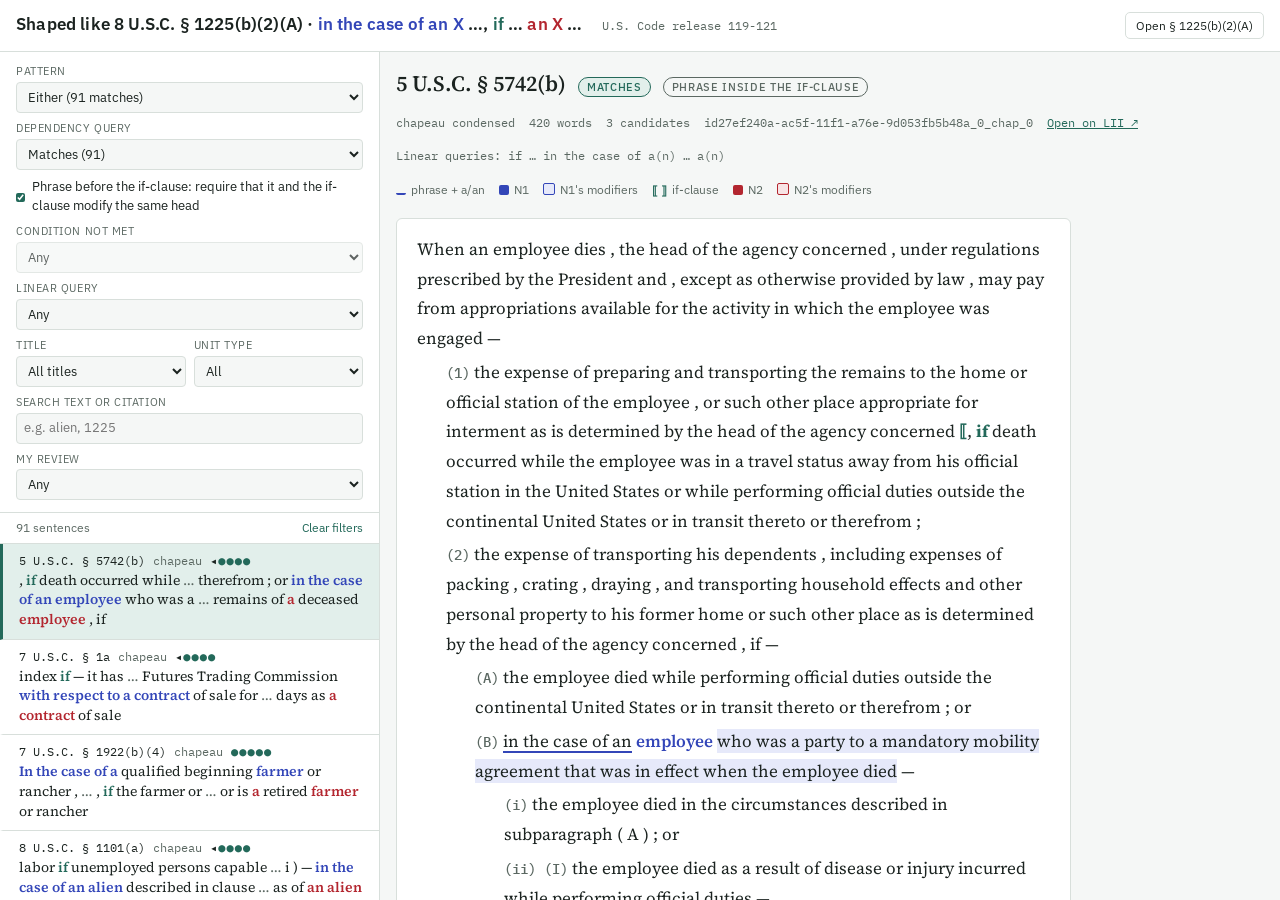
==== commit a67f86a6: "1225b dashboard: phrase inside the if-clause as a second pattern (run 1225b2); built from barbosa-12" ====
--- a/1225b/index.html
+++ b/1225b/index.html
@@ -214,8 +214,9 @@
 <main>
   <aside>
     <div class="filters">
+      <label class="wide" for="f-pat">Pattern<select id="f-pat"></select></label>
       <label class="wide" for="f-dq">Dependency query<select id="f-dq"></select></label>
-      <label class="wide check" for="f-same"><input id="f-same" type="checkbox" checked>Require that the phrase and the if-clause modify the same head</label>
+      <label class="wide check" for="f-same"><input id="f-same" type="checkbox" checked>Phrase before the if-clause: require that it and the if-clause modify the same head</label>
       <label class="wide" for="f-miss">Condition not met<select id="f-miss"></select></label>
       <label class="wide" for="f-lq">Linear query<select id="f-lq"></select></label>
       <label for="f-title">Title<select id="f-title"><option value="">All titles</option></select></label>
@@ -305,23 +306,24 @@
 }
 </script>
 <script>
-/* Data: data/index.js (sentences, the RA's queries each matches, the dependency query's candidates)
+/* Data: data/index.js (sentences, the linear queries each matches, the dependency query's candidates)
    loaded at start, and data/parses-{title}.js (CoNLL-U) loaded when a sentence of that title is
    opened. Word indices are 0-based positions in the CoNLL-U words. */
 const DATASETS = ["1225b"];
 let META = null, ROWS = [];
 const PARSES = {};
-// Each candidate carries all five conditions (META.conditions). Matches, near misses and each
-// sentence's best candidate are worked out here (evaluate), so the same-head condition can be toggled;
-// with it on they agree with the run's own (rows' fields 6–8, not read).
+// Each candidate has a pattern (META.patterns: the phrase before the if-clause, or inside it) and
+// carries all of that pattern's conditions. Matches, near misses and each sentence's best candidate
+// are worked out here (evaluate), so the pattern can be chosen and the same-head condition toggled;
+// with both patterns and same head on they agree with the run's own (rows' fields 6–8, not read).
 const DEP = {
   index(d) {
     META = d;
     ROWS = d.rows.map((r, n) => ({ n, key: r[0], id: r[0], title: r[1], ident: r[2] || "", src: r[3], words: r[4].split(" "),
       queries: r[5], breaks: r[10] || [], conllu: null,
       cands: r[9].map(c => ({ q: c[0], p0: c[1], p1: c[2], det1: c[3], n1: c[4], frame: c[5], gov: c[6], mark: c[7], ifHead: c[8],
-        n2: c[9], det2: c[10], mods1: c[11], mods2: c[12], bits: c[13], met: d.conditions.map((_, k) => !!(c[13] & (1 << k))) })) }));
-    SAME = d.conditions.findIndex(([k]) => k === "same_governor");
+        n2: c[9], det2: c[10], mods1: c[11], mods2: c[12], bits: c[13], pat: c[14],
+        met: d.patterns[c[14]][2].map((_, k) => !!(c[13] & (1 << k))) })) }));
   },
   parses(title, map) { PARSES[title] = map; },
 };
@@ -351,40 +353,53 @@
 const KEY = "1225b-review:v1";
 let reviews = loadReviews(KEY);
 function saveReviews() { storeReviews(KEY, reviews); }
-const st = { dq: "match", sameHead: true, miss: "", lq: "", q: "", title: "", src: "", review: "", limit: 300, sel: null, cand: 0, view: "focus" };
+const st = { pat: "", dq: "match", sameHead: true, miss: "", lq: "", q: "", title: "", src: "", review: "", limit: 300, sel: null, cand: 0, view: "focus" };
 const byKey = new Map();
 const findRow = k => byKey.get(k);
 const bestCand = r => r.cands[r.best];
-const phraseLabel = q => `${META.queries[q][2]} a(n) … if … a(n)`;
-
-/* ---------- matches, with or without the same-head condition ---------- */
-// A match meets every required condition (all five, or the other four when same head is off). A near
-// miss meets all required conditions but one, and has the same head when that is required. The best
-// candidate meets the most required conditions (ties: the longest run in order, then the earliest).
-let SAME = -1;
-const required = i => st.sameHead || i !== SAME;
-const nRequired = () => META.conditions.length - (st.sameHead ? 0 : 1);
-const counted = c => c.met.filter((x, i) => x && required(i)).length;
-function runOf(c) { let k = 0; for (let i = 0; i < c.met.length; i++) { if (!required(i)) continue; if (!c.met[i]) break; k++; } return k; }
+const phraseLabel = q => { const [, , ph, src] = META.queries[q];
+  return src === "mirrored" ? `if … ${ph} a(n) … a(n)` : `${ph} a(n) … if … a(n)`; };
+const PATTERN_SHORT = { outside: "phrase before the if-clause", inside: "phrase inside the if-clause" };
+
+/* ---------- matches, by pattern, with or without the same-head condition ---------- */
+// A candidate matches when it meets its pattern's required conditions (same_governor is required only
+// while the checkbox is on). A near miss meets all but one, with the same head when that is required.
+// The best candidate, among those of the chosen pattern: a match, else the largest share of required
+// conditions met (ties: the longest run in order, the phrase before the if-clause, then the earliest).
+const patName = c => META.patterns[c.pat][0];
+const condsOf = c => META.patterns[c.pat][2];
+const required = (c, i) => st.sameHead || condsOf(c)[i][0] !== "same_governor";
+const needOf = c => condsOf(c).filter((_, i) => required(c, i)).length;
+const counted = c => c.met.filter((x, i) => x && required(c, i)).length;
+const isMatch = c => counted(c) === needOf(c);
+function runOf(c) { let k = 0; for (let i = 0; i < c.met.length; i++) { if (!required(c, i)) continue; if (!c.met[i]) break; k++; } return k; }
+const inPattern = (c, p = st.pat) => !p || patName(c) === p;
 function evaluate() {
-  const need = nRequired(), better = (a, b) => counted(a) - counted(b) || runOf(a) - runOf(b) || b.p0 - a.p0 || b.mark - a.mark;
+  const score = c => [+isMatch(c), counted(c) / needOf(c), runOf(c) / needOf(c), +(patName(c) === "outside"), -c.p0, -c.mark];
+  const better = (a, b) => { const x = score(a), y = score(b); for (let i = 0; i < x.length; i++) if (x[i] !== y[i]) return x[i] - y[i]; return 0; };
   ROWS.forEach(r => {
-    r.best = r.cands.reduce((bi, c, i) => better(c, r.cands[bi]) > 0 ? i : bi, 0);
+    const idx = r.cands.map((_, i) => i).filter(i => inPattern(r.cands[i]));
+    r.best = idx.length ? idx.reduce((bi, i) => better(r.cands[i], r.cands[bi]) > 0 ? i : bi, idx[0]) : -1;
     const c = r.cands[r.best];
-    r.nMet = c ? counted(c) : 0;
-    r.matches = !!c && r.nMet === need;
-    r.near = !!c && !r.matches && r.nMet === need - 1 && (!st.sameHead || c.met[SAME]);
+    r.nMet = c ? counted(c) : 0; r.need = c ? needOf(c) : 0;
+    r.matches = !!c && isMatch(c);
+    const sameAt = c ? condsOf(c).findIndex(([k]) => k === "same_governor") : -1;
+    r.near = !!c && !r.matches && r.nMet === r.need - 1 && (sameAt < 0 || !st.sameHead || c.met[sameAt]);
   });
 }
-function drawDqOptions() {
-  const count = f => ROWS.filter(f).length.toLocaleString(), v = $("f-dq").value || st.dq;
-  $("f-dq").innerHTML = (st.sameHead
-    ? `<option value="match">Matches: all five conditions (${count(r => r.matches)})</option>
-       <option value="near">Near misses: same head, four of five (${count(r => r.near)})</option>`
-    : `<option value="match">Matches: four conditions, same head not required (${count(r => r.matches)})</option>
-       <option value="near">Near misses: three of those four (${count(r => r.near)})</option>`) +
-    `<option value="">Every sentence a linear query found (${ROWS.length.toLocaleString()})</option>`;
-  $("f-dq").value = v;
+function drawOptions() {
+  const count = f => ROWS.filter(f).length.toLocaleString();
+  const matchesIn = p => count(r => r.cands.some(c => inPattern(c, p) && isMatch(c)));
+  const pv = $("f-pat").value || st.pat, dv = $("f-dq").value || st.dq;
+  $("f-pat").innerHTML = `<option value="">Either (${matchesIn("")} matches)</option>` +
+    META.patterns.map(([p, label]) => `<option value="${p}">${esc(label[0].toUpperCase() + label.slice(1))} (${matchesIn(p)})</option>`).join("");
+  $("f-pat").value = pv;
+  const sameNote = st.pat !== "inside" && !st.sameHead ? ", same head not required" : "";
+  $("f-dq").innerHTML = `<option value="match">Matches${sameNote} (${count(r => r.matches)})</option>
+    <option value="near">Near misses: all conditions but one (${count(r => r.near)})</option>
+    <option value="">Every sentence a linear query found (${ROWS.length.toLocaleString()})</option>`;
+  $("f-dq").value = dv;
+  $("f-same").disabled = st.pat === "inside";
 }
 
 /* ---------- header + filters ---------- */
@@ -394,18 +409,23 @@
   const m = META.manifest || {};
   $("runmeta").textContent = m.release_point ? "U.S. Code release " + m.release_point : "";
   evaluate();
-  drawDqOptions();
-  $("f-same").addEventListener("input", e => {
-    st.sameHead = e.target.checked; st.limit = 300;
-    evaluate(); drawDqOptions(); refresh();
+  drawOptions();
+  // Pattern and same head change what counts as a match: re-evaluate, then keep the sentence if still shown.
+  const reevaluate = () => {
+    st.limit = 300; evaluate(); drawOptions(); refresh();
     const r = findRow(st.sel);
     if (r && filtered.includes(r)) { st.cand = Math.max(0, r.best); if (r.conllu) renderDetail(); }
-  });
-  $("f-miss").innerHTML = `<option value="">Any</option>` + META.conditions.map(([k, t], i) => `<option value="${i}">${esc(t)}</option>`).join("");
-  $("f-lq").innerHTML = `<option value="">Any of the nine</option>` + META.queries.map((q, i) => {
-    const n = ROWS.filter(r => r.queries.includes(i)).length;
-    return `<option value="${i}"${n ? "" : " disabled"}>${esc(phraseLabel(i))} (${n})</option>`;
-  }).join("");
+  };
+  $("f-same").addEventListener("input", e => { st.sameHead = e.target.checked; reevaluate(); });
+  $("f-pat").addEventListener("input", e => { st.pat = e.target.value; reevaluate(); });
+  const condNames = []; // every condition once, worded as in the first pattern that has it
+  META.patterns.forEach(([, , cs]) => cs.forEach(([k, t]) => { if (!condNames.some(([k2]) => k2 === k)) condNames.push([k, t]); }));
+  $("f-miss").innerHTML = `<option value="">Any</option>` + condNames.map(([k, t]) => `<option value="${k}">${esc(t)}</option>`).join("");
+  const lqOption = i => { const n = ROWS.filter(r => r.queries.includes(i)).length;
+    return `<option value="${i}"${n ? "" : " disabled"}>${esc(phraseLabel(i))} (${n})</option>`; };
+  const bySource = src => META.queries.map((q, i) => q[3] === src ? lqOption(i) : "").join("");
+  $("f-lq").innerHTML = `<option value="">Any</option><optgroup label="The RA's queries">${bySource("RA")}</optgroup>` +
+    `<optgroup label="Mirrored: if first (for the phrase inside the if-clause)">${bySource("mirrored")}</optgroup>`;
   $("f-title").insertAdjacentHTML("beforeend", titleOptions(new Set(ROWS.map(r => r.title))));
   const srcs = [...new Set(ROWS.map(r => r.src))].sort();
   $("f-src").insertAdjacentHTML("beforeend", srcs.map(s => `<option value="${esc(s)}">${esc(s.replace("_", " "))}</option>`).join(""));
@@ -414,7 +434,7 @@
   $("clear").addEventListener("click", () => clearFilters(""));
   $("go-prov").addEventListener("click", () => {
     const r = ROWS.find(x => x.ident === META.provision); if (!r) return;
-    if (!matches(r)) clearFilters(r.matches ? "match" : "");
+    if (!matches(r)) { st.pat = ""; $("f-pat").value = ""; evaluate(); drawOptions(); clearFilters(r.matches ? "match" : ""); }
     select(r.key);
   });
 }
@@ -427,7 +447,7 @@
 function matches(r) {
   if (st.dq === "match" && !r.matches) return false;
   if (st.dq === "near" && !r.near) return false;
-  if (st.miss !== "" && (!r.cands.length || bestCand(r).met[+st.miss])) return false;
+  if (st.miss) { const c = bestCand(r), i = c ? condsOf(c).findIndex(([k]) => k === st.miss) : -1; if (i < 0 || c.met[i]) return false; }
   if (st.lq !== "" && !r.queries.includes(+st.lq)) return false;
   if (st.title && r.title !== st.title) return false;
   if (st.src && r.src !== st.src) return false;
@@ -450,7 +470,7 @@
   return merged.map(([a, b]) => r.words.slice(a, b).map((w, k) => { const c2 = role(a + k); return c2 ? `<span style="color:var(--${c2});font-weight:600">${esc(w)}</span>` : esc(w); }).join(" "))
     .join(` <span class="gap">…</span> `);
 }
-function bitsHtml(c) { return `<span class="bits" title="conditions met, in order">${c.met.map(x => `<span class="${x ? "on" : "off"}">●</span>`).join("")}</span>`; }
+function bitsHtml(c) { return `<span class="bits" title="${esc(PATTERN_SHORT[patName(c)])}: conditions met, in order">${patName(c) === "inside" ? "◂" : ""}${c.met.map(x => `<span class="${x ? "on" : "off"}">●</span>`).join("")}</span>`; }
 
 let filtered = [];
 function refresh() {
@@ -489,7 +509,8 @@
   for (let i = c.p0; i <= c.p1; i++) cls[i].add("frame");
   cls[c.det1].add("frame");
   const add = (i, k) => { if (i >= 0) cls[i].add(k); };
-  add(c.n1, "n1"); add(c.det2, "n2"); add(c.n2, "n2"); add(c.mark, "if"); add(c.gov, "gov");
+  add(c.n1, "n1"); add(c.det2, "n2"); add(c.n2, "n2"); add(c.mark, "if");
+  if (patName(c) === "outside") add(c.gov, "gov");
   for (const [a, b] of c.mods1) for (let i = a; i <= b; i++) cls[i].add("m1");
   for (const [a, b] of c.mods2) for (let i = a; i <= b; i++) cls[i].add("m2");
   return { cls, ifSpan: c.ifHead >= 0 ? span(P, c.ifHead) : null };
@@ -497,7 +518,7 @@
 const q = s => `<q>${esc(s)}</q>`;
 // Why each condition holds or fails for candidate c, keyed by condition.
 function condText(r, P, c) {
-  const met = Object.fromEntries(META.conditions.map(([k], i) => [k, c.met[i]]));
+  const met = Object.fromEntries(condsOf(c).map(([k], i) => [k, c.met[i]]));
   const w = i => i >= 0 ? P.ws[i].form : "";
   const phrase = r.words.slice(c.p0, c.det1 + 1).join(" ");
   const yieldOf = i => { const s = span(P, i); return r.words.slice(s[0], s[1] + 1).join(" "); };
@@ -512,8 +533,11 @@
       : `${q("if")} marks ${q(w(c.ifHead))}, which sits inside the phrase headed by ${q(w(c.frame))}.`,
     same_governor: unchecked || (met.same_governor ? `The phrase (${q(w(c.frame))}, ${P.ws[c.frame].rel}) and the if-clause (${q(w(c.ifHead))}, ${P.ws[c.ifHead].rel}) both modify ${q(w(c.gov))}.`
       : `The phrase (${q(w(c.frame))}) modifies ${c.gov >= 0 ? q(w(c.gov)) : "nothing (it is the root)"}; the if-clause (${q(w(c.ifHead))}) modifies ${P.ws[c.ifHead].head >= 0 ? q(w(P.ws[c.ifHead].head)) : "nothing (it is the root)"}.`),
-    repeated_np: unchecked || (met.repeated_np ? `${q(w(c.det2) + " " + w(c.n2))} (N2) in the if-clause has N1's lemma ${q(P.ws[c.n1].lemma)}.`
-      : `No ${q("a")}/${q("an")} + ${q(P.ws[c.n1].lemma)} in the if-clause.`),
+    phrase_in_if: c.mark < 0 ? `No "if" attached as mark before the phrase.`
+      : met.phrase_in_if ? `${q("if")} marks ${q(w(c.ifHead))}: ${ifq}, which contains the phrase (headed by ${q(w(c.frame))}).`
+      : `${q("if")} marks ${q(w(c.ifHead))}, whose clause does not contain the phrase.`,
+    repeated_np: unchecked || (met.repeated_np ? `${q(w(c.det2) + " " + w(c.n2))} (N2) in the if-clause${patName(c) === "inside" ? ", after the phrase," : ""} has N1's lemma ${q(P.ws[c.n1].lemma)}.`
+      : `No ${q("a")}/${q("an")} + ${q(P.ws[c.n1].lemma)} in the if-clause${patName(c) === "inside" ? " after the phrase and outside it" : ""}.`),
     different_mods: c.n2 < 0 ? "Not checked." : `N1 modifiers: ${modsText(c.mods1)}. N2 modifiers: ${modsText(c.mods2)}.` + (met.different_mods ? "" : c.mods1.length && c.mods2.length ? " The same words." : " One of them has none."),
   };
 }
@@ -521,9 +545,9 @@
   const r = findRow(st.sel); if (!r) return;
   const P = parseConllu(r.conllu), c = r.cands[st.cand];
   const { cls, ifSpan } = roles(P, c);
-  const need = nRequired();
-  const pill = r.matches ? `<span class="pill match">Matches</span>`
-    : r.near ? `<span class="pill near">Near miss · ${r.nMet} of ${need}</span>` : `<span class="pill none">${r.nMet} of ${need}</span>`;
+  const pill = (r.matches ? `<span class="pill match">Matches</span>`
+    : r.near ? `<span class="pill near">Near miss · ${r.nMet} of ${r.need}</span>` : `<span class="pill none">${r.nMet} of ${r.need}</span>`)
+    + (c ? `<span class="pill none">${esc(PATTERN_SHORT[patName(c)])}</span>` : "");
   const lii = liiUrl(r.ident);
   const has = (i, k) => cls[i].has(k);
   const parts = [], gaps = [];
@@ -546,7 +570,8 @@
       <td class="ctx">${ctx(x.p0, x.det1 + 3, [x.det1, x.n1], "conj")}</td>
       <td class="ctx">${x.mark >= 0 ? ctx(x.mark, x.mark + 4, [x.mark], "accent") + ` <span class="hint">word ${x.mark + 1}</span>` : `<span class="no">none</span>`}</td>
       <td class="ctx">${x.n2 >= 0 ? ctx(x.det2 - 1, x.n2 + 3, [x.det2, x.n2], "neg") : `<span class="no">none</span>`}</td>
-      <td>${bitsHtml(x)} ${counted(x)}/${need}</td></tr>`;
+      <td>${esc(PATTERN_SHORT[patName(x)].replace("phrase ", "").replace(" the if-clause", ""))}</td>
+      <td>${bitsHtml(x)} ${counted(x)}/${needOf(x)}</td></tr>`;
   }).join("");
   const rv = reviews[r.key] || {};
   const qs = r.queries.map(i => esc(phraseLabel(i))).join("; ");
@@ -555,12 +580,12 @@
     <div class="meta"><span>${esc(r.src.replace("_", " "))}</span><span>${r.words.length} words</span>
       <span>${r.cands.length} candidate${r.cands.length === 1 ? "" : "s"}</span><span>${esc(r.id)}</span>${lii ? `<a href="${lii}" target="_blank" rel="noopener">Open on LII ↗</a>` : ""}</div>
     <div class="meta"><span>Linear queries: ${qs || "none"}</span></div>
-    <div class="legend"><span class="l-frame">phrase + a/an</span><span class="l-n1">N1</span><span class="l-m1">N1's modifiers</span><span class="l-if">if-clause</span><span class="l-n2">N2</span><span class="l-m2">N2's modifiers</span><span class="l-gov">head both modify</span></div>
+    <div class="legend"><span class="l-frame">phrase + a/an</span><span class="l-n1">N1</span><span class="l-m1">N1's modifiers</span><span class="l-if">if-clause</span><span class="l-n2">N2</span><span class="l-m2">N2's modifiers</span>${c && patName(c) === "outside" ? `<span class="l-gov">head both modify</span>` : ""}</div>
     <div class="text">${textHtml}</div>
-    ${c ? `<div><h3>Conditions${r.cands.length > 1 ? (st.cand === r.best ? " · best candidate" : ` · candidate ${st.cand + 1}`) : ""}</h3><ol class="conds">${META.conditions.map(([k, t], i) =>
-      `<li class="${required(i) ? "" : "off"}"><span class="${c.met[i] ? "ok" : "ko"}" aria-label="${c.met[i] ? "met" : "not met"}">${c.met[i] ? "✓" : "✗"}</span><span class="what">${esc(t)}${required(i) ? "" : " (not required)"}</span><span class="why">${conds[k]}</span></li>`).join("")}</ol></div>` : `<p class="hint">No candidate: none of the phrases is followed by "a"/"an" in the parse's words.</p>`}
+    ${c ? `<div><h3>Conditions${r.cands.length > 1 ? (st.cand === r.best ? " · best candidate" : ` · candidate ${st.cand + 1}`) : ""}</h3><ol class="conds">${condsOf(c).map(([k, t], i) =>
+      `<li class="${required(c, i) ? "" : "off"}"><span class="${c.met[i] ? "ok" : "ko"}" aria-label="${c.met[i] ? "met" : "not met"}">${c.met[i] ? "✓" : "✗"}</span><span class="what">${esc(t)}${required(c, i) ? "" : " (not required)"}</span><span class="why">${conds[k]}</span></li>`).join("")}</ol></div>` : `<p class="hint">No candidate: none of the phrases is followed by "a"/"an" in the parse's words.</p>`}
     ${r.cands.length > 1 ? `<div><h3>Candidates · click one to show it</h3><div class="tablewrap"><table>
-      <thead><tr><th>phrase + N1</th><th>if</th><th>N2</th><th>conditions</th></tr></thead><tbody>${candRows}</tbody></table></div></div>` : ""}
+      <thead><tr><th>phrase + N1</th><th>if</th><th>N2</th><th>phrase</th><th>conditions</th></tr></thead><tbody>${candRows}</tbody></table></div></div>` : ""}
     <div>
       <div class="treebar"><h3>Dependencies</h3>
         <span class="seg"><button type="button" data-v="focus" aria-pressed="${st.view === "focus"}">Phrase to if-clause</button><button type="button" data-v="full" aria-pressed="${st.view === "full"}">Whole sentence</button></span>
@@ -593,8 +618,8 @@
   if (row) { const old = row.querySelector(".rv"); if (old) old.remove(); const v = reviews[r.key].mark; if (v) row.insertAdjacentHTML("beforeend", `<span class="rv">${REVIEW_LABEL[v]}</span>`); }
 }
 function exportCsv() {
-  const lines = [["sent_id", "citation", "identifier", "same_head_required", "matches", "conditions_met", "review", "notes"].join(",")];
-  ROWS.forEach(r => { const v = reviews[r.key]; if (v && (v.mark || v.note)) lines.push([csvCell(r.id), csvCell(citation(r.ident)), csvCell(r.ident), st.sameHead, r.matches, r.nMet, csvCell(v.mark || ""), csvCell(v.note || "")].join(",")); });
+  const lines = [["sent_id", "citation", "identifier", "pattern_filter", "same_head_required", "pattern", "matches", "conditions_met", "review", "notes"].join(",")];
+  ROWS.forEach(r => { const v = reviews[r.key], c = bestCand(r); if (v && (v.mark || v.note)) lines.push([csvCell(r.id), csvCell(citation(r.ident)), csvCell(r.ident), st.pat || "either", st.sameHead, c ? patName(c) : "", r.matches, r.nMet, csvCell(v.mark || ""), csvCell(v.note || "")].join(",")); });
   downloadCsv("1225b_reviews.csv", lines);
 }
 
@@ -604,7 +629,7 @@
   const n = P.ws.length;
   let lo = 0, hi = n - 1;
   if (st.view === "focus" && c) {
-    const pts = [c.p0, c.det1, c.n1, c.gov, c.mark, c.n2, ...(ifSpan || []), ...c.mods1.flat()].filter(i => i >= 0);
+    const pts = [c.p0, c.det1, c.n1, patName(c) === "outside" ? c.gov : -1, c.mark, c.n2, ...(ifSpan || []), ...c.mods1.flat()].filter(i => i >= 0);
     lo = Math.max(0, Math.min(...pts) - 2); hi = Math.min(n - 1, Math.max(...pts) + 2);
   }
   const inWin = i => i >= lo && i <= hi;
